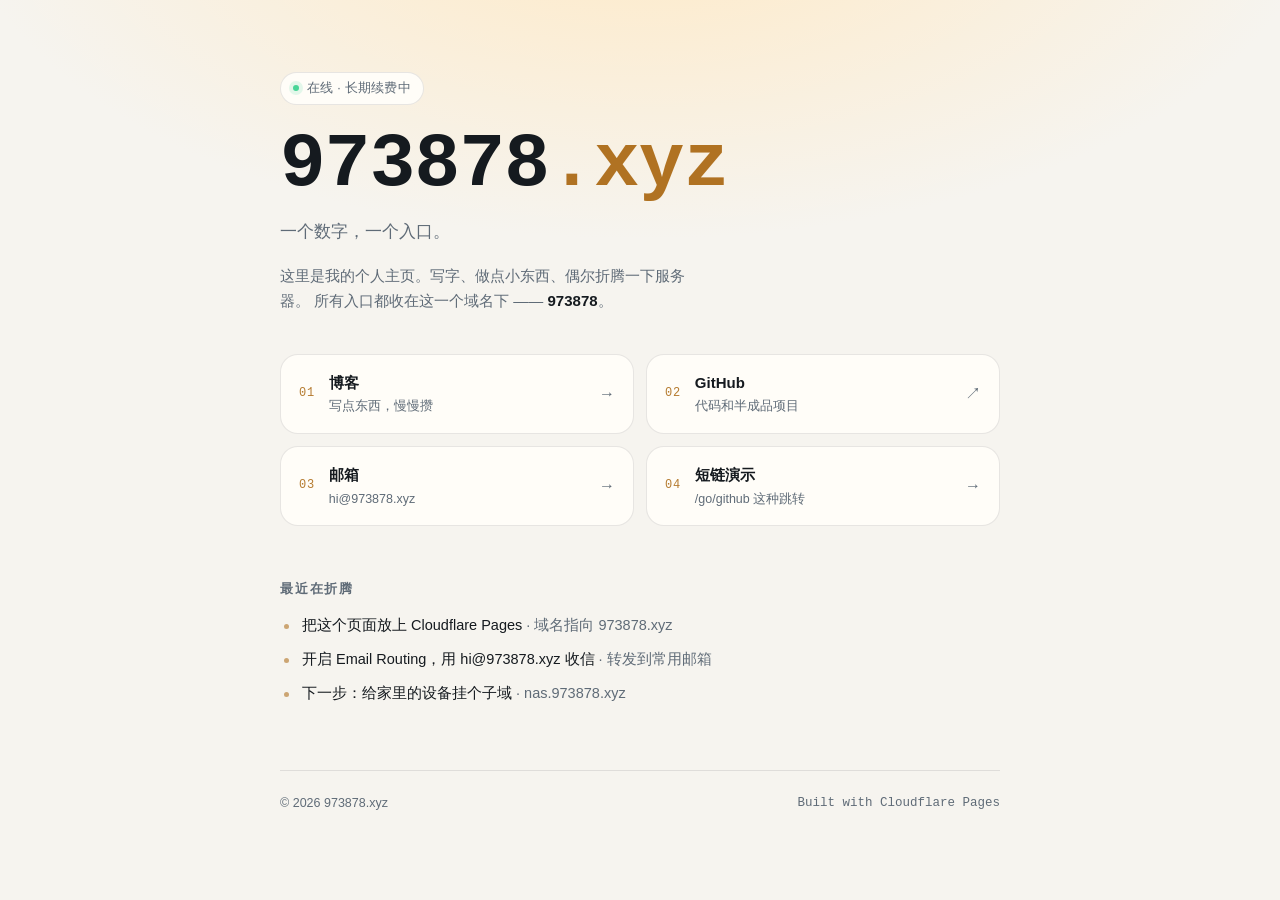
==== index.html @ 1cf6ed6a "初始提交：973878.xyz 个人入口页" ====
<!doctype html>
<html lang="zh-CN">
<head>
<meta charset="utf-8" />
<meta name="viewport" content="width=device-width, initial-scale=1" />
<title>973878.xyz — 一个数字，一个入口</title>
<meta name="description" content="973878.xyz 的个人入口页：博客、项目与联系方式。" />
<meta name="theme-color" content="#0a0c0f" />
<meta property="og:type" content="website" />
<meta property="og:site_name" content="973878.xyz" />
<meta property="og:title" content="973878.xyz" />
<meta property="og:description" content="一个数字，一个入口。" />
<meta property="og:url" content="https://973878.xyz/" />
<link rel="icon" href="/favicon.svg" type="image/svg+xml" />
<style>
/* ============================================================
   主题变量：想换配色只改这里
   ============================================================ */
:root{
  --bg:#0a0c0f;
  --glow:#16242e;
  --card:#131a21;
  --card-hi:#1b242d;
  --line:rgba(255,255,255,.08);
  --fg:#e9eef3;
  --dim:#8b98a5;
  --accent:#ffc85c;
  --mono:ui-monospace,SFMono-Regular,Menlo,Consolas,"Courier New",monospace;
  --sans:-apple-system,BlinkMacSystemFont,"Segoe UI","PingFang SC","Hiragino Sans GB","Microsoft YaHei",sans-serif;
  --r:18px;
}
@media (prefers-color-scheme:light){
  :root{
    --bg:#f6f4ef;
    --glow:#ffe9c4;
    --card:#fffdf8;
    --card-hi:#ffffff;
    --line:rgba(20,25,30,.10);
    --fg:#151a1f;
    --dim:#5f6b77;
    --accent:#a9650d;
  }
}

*,*::before,*::after{box-sizing:border-box}
html{-webkit-text-size-adjust:100%}
body{
  margin:0;
  min-height:100vh;
  background:radial-gradient(1100px 560px at 50% -12%,var(--glow) 0%,transparent 62%),var(--bg);
  color:var(--fg);
  font-family:var(--sans);
  line-height:1.65;
  -webkit-font-smoothing:antialiased;
}
a{color:inherit;text-decoration:none}
.wrap{width:min(100% - 40px,720px);margin-inline:auto;padding:72px 0 40px}

/* ---------- 顶部 ---------- */
.pill{
  display:inline-flex;align-items:center;gap:8px;
  padding:5px 12px;border:1px solid var(--line);border-radius:999px;
  font-size:12.5px;color:var(--dim);letter-spacing:.02em;
  background:var(--card);
}
.dot{width:6px;height:6px;border-radius:50%;background:#48d597;box-shadow:0 0 0 4px rgba(72,213,151,.15)}

h1{
  font-family:var(--mono);
  font-size:clamp(42px,10.5vw,76px);
  font-weight:700;
  letter-spacing:-.01em;
  line-height:1.02;
  margin:22px 0 0;
  cursor:copy;
  user-select:none;
}
h1 .tld{color:var(--accent);opacity:.9}
.tagline{margin:14px 0 0;font-size:clamp(15px,3.6vw,17px);color:var(--dim)}
.intro{margin:18px 0 0;max-width:52ch;font-size:15px;color:var(--dim)}
.intro strong{color:var(--fg);font-weight:600}

/* ---------- 链接卡片 ---------- */
.links{
  display:grid;
  grid-template-columns:repeat(auto-fit,minmax(260px,1fr));
  gap:12px;
  margin:40px 0 0;
}
.card{
  display:grid;
  grid-template-columns:auto 1fr auto;
  align-items:center;
  gap:14px;
  padding:16px 18px;
  border:1px solid var(--line);
  border-radius:var(--r);
  background:var(--card);
  transition:background .18s ease,border-color .18s ease,transform .18s ease;
}
.card:hover,.card:focus-visible{
  background:var(--card-hi);
  border-color:color-mix(in srgb,var(--accent) 45%,var(--line));
  transform:translateY(-2px);
  outline:none;
}
.card .idx{
  font-family:var(--mono);font-size:12px;color:var(--accent);
  letter-spacing:.06em;opacity:.85;
}
.card strong{display:block;font-size:15px;font-weight:600}
.card small{display:block;font-size:12.5px;color:var(--dim);margin-top:1px}
.card .go{color:var(--dim);transition:transform .18s ease,color .18s ease}
.card:hover .go{transform:translateX(3px);color:var(--accent)}

/* ---------- 折腾清单 ---------- */
.block{margin-top:52px}
.block h2{
  font-size:13px;letter-spacing:.14em;text-transform:uppercase;
  color:var(--dim);font-weight:600;margin:0 0 14px;
}
.now{list-style:none;margin:0;padding:0;display:grid;gap:10px}
.now li{
  position:relative;padding-left:22px;font-size:14.5px;color:var(--fg);
}
.now li::before{
  content:"";position:absolute;left:4px;top:.72em;
  width:5px;height:5px;border-radius:50%;background:var(--accent);opacity:.55;
}
.now li span{color:var(--dim)}

/* ---------- 页脚 ---------- */
.footer{
  margin-top:64px;padding-top:22px;border-top:1px solid var(--line);
  display:flex;flex-wrap:wrap;gap:6px 18px;justify-content:space-between;
  font-size:12.5px;color:var(--dim);
}
.footer .mono{font-family:var(--mono)}

/* ---------- 复制提示 ---------- */
#toast{
  position:fixed;left:50%;bottom:32px;transform:translate(-50%,16px);
  background:var(--fg);color:var(--bg);
  font-size:13px;font-weight:600;padding:9px 16px;border-radius:999px;
  opacity:0;pointer-events:none;transition:opacity .2s ease,transform .2s ease;
  box-shadow:0 8px 30px rgba(0,0,0,.28);
}
#toast.show{opacity:1;transform:translate(-50%,0)}

@media (prefers-reduced-motion:reduce){
  *{animation:none!important;transition:none!important}
}
</style>
</head>
<body>
<main class="wrap">

  <header>
    <span class="pill"><i class="dot"></i>在线 · 长期续费中</span>
    <h1 id="number" title="点击复制域名">973878<span class="tld">.xyz</span></h1>
    <p class="tagline">一个数字，一个入口。</p>
    <p class="intro">
      这里是我的个人主页。写字、做点小东西、偶尔折腾一下服务器。
      所有入口都收在这一个域名下 —— <strong>973878</strong>。
    </p>
  </header>

  <!-- 链接卡片会在下面 JS 的 LINKS 数组里生成 -->
  <nav class="links" id="links" aria-label="主要入口"></nav>

  <section class="block">
    <h2>最近在折腾</h2>
    <ul class="now">
      <li>把这个页面放上 Cloudflare Pages <span>· 域名指向 973878.xyz</span></li>
      <li>开启 Email Routing，用 hi@973878.xyz 收信 <span>· 转发到常用邮箱</span></li>
      <li>下一步：给家里的设备挂个子域 <span>· nas.973878.xyz</span></li>
    </ul>
  </section>

  <footer class="footer">
    <span>© <span id="year">2026</span> 973878.xyz</span>
    <span class="mono">Built with Cloudflare Pages</span>
  </footer>

</main>

<div id="toast" role="status" aria-live="polite"></div>

<noscript>
  <div class="wrap" style="padding-top:0">
    <p>主要入口：</p>
    <ul>
      <li><a href="/blog/">博客</a></li>
      <li><a href="https://github.com/yourname">GitHub</a></li>
      <li><a href="mailto:hi@973878.xyz">hi@973878.xyz</a></li>
      <li><a href="/go/github">短链示例</a></li>
    </ul>
  </div>
</noscript>

<script>
/* ============================================================
   改这里：增加 / 删除入口，改 title / desc / href 就行
   ext: true 表示外部链接（新窗口打开）
   ============================================================ */
const LINKS = [
  { idx:'01', title:'博客',      desc:'写点东西，慢慢攒',      href:'/blog/',                        ext:false },
  { idx:'02', title:'GitHub',    desc:'代码和半成品项目',      href:'https://github.com/yourname',   ext:true  },
  { idx:'03', title:'邮箱',      desc:'hi@973878.xyz',        href:'mailto:hi@973878.xyz',          ext:false },
  { idx:'04', title:'短链演示',   desc:'/go/github 这种跳转',   href:'/go/github',                    ext:false },
];

const wrap = document.getElementById('links');
wrap.innerHTML = LINKS.map(l => `
  <a class="card" href="${l.href}"${l.ext ? ' target="_blank" rel="noopener noreferrer"' : ''}>
    <span class="idx">${l.idx}</span>
    <span>
      <strong>${l.title}</strong>
      <small>${l.desc}</small>
    </span>
    <span class="go" aria-hidden="true">${l.ext ? '↗' : '→'}</span>
  </a>`).join('');

/* 年份 */
document.getElementById('year').textContent = new Date().getFullYear();

/* 点标题复制域名 */
const toast = document.getElementById('toast');
const numberEl = document.getElementById('number');
numberEl.addEventListener('click', async () => {
  const text = '973878.xyz';
  try {
    await navigator.clipboard.writeText(text);
  } catch {
    const ta = document.createElement('textarea');
    ta.value = text; document.body.appendChild(ta); ta.select();
    document.execCommand('copy'); ta.remove();
  }
  toast.textContent = '已复制 973878.xyz';
  toast.classList.add('show');
  clearTimeout(window.__t);
  window.__t = setTimeout(() => toast.classList.remove('show'), 1600);
});
</script>
</body>
</html>
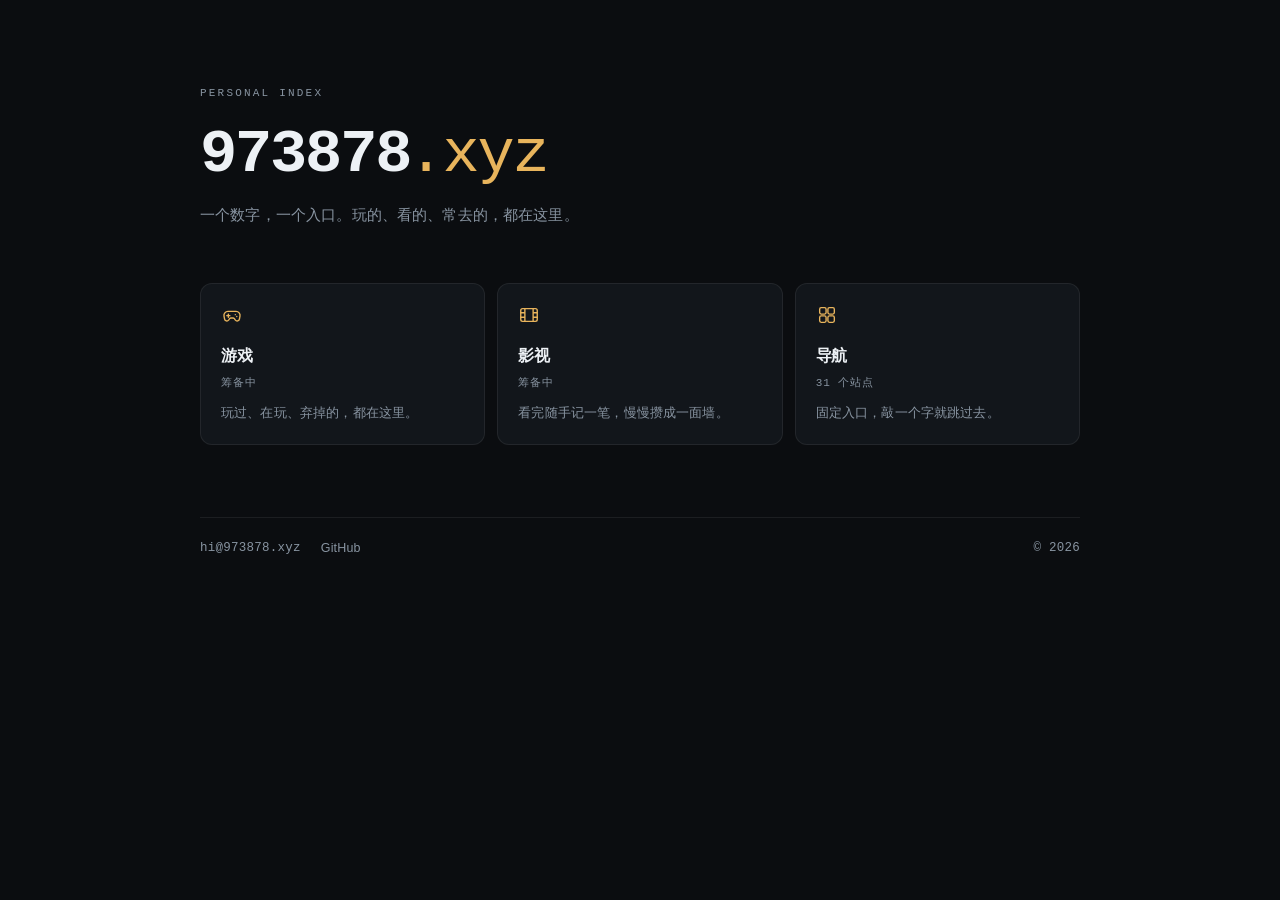
==== commit 48657ab5: "重构：设计系统化，首页改为三入口，新增导航站与记录页占位" ====
--- a/index.html
+++ b/index.html
@@ -3,244 +3,78 @@
 <head>
 <meta charset="utf-8" />
 <meta name="viewport" content="width=device-width, initial-scale=1" />
-<title>973878.xyz — 一个数字，一个入口</title>
-<meta name="description" content="973878.xyz 的个人入口页：博客、项目与联系方式。" />
-<meta name="theme-color" content="#0a0c0f" />
+<title>973878.xyz</title>
+<meta name="description" content="973878.xyz — 游戏、影视与常用站点的个人入口。" />
+<meta name="theme-color" content="#0B0D10" />
 <meta property="og:type" content="website" />
-<meta property="og:site_name" content="973878.xyz" />
 <meta property="og:title" content="973878.xyz" />
 <meta property="og:description" content="一个数字，一个入口。" />
 <meta property="og:url" content="https://973878.xyz/" />
-<link rel="icon" href="/favicon.svg" type="image/svg+xml" />
-<style>
-/* ============================================================
-   主题变量：想换配色只改这里
-   ============================================================ */
-:root{
-  --bg:#0a0c0f;
-  --glow:#16242e;
-  --card:#131a21;
-  --card-hi:#1b242d;
-  --line:rgba(255,255,255,.08);
-  --fg:#e9eef3;
-  --dim:#8b98a5;
-  --accent:#ffc85c;
-  --mono:ui-monospace,SFMono-Regular,Menlo,Consolas,"Courier New",monospace;
-  --sans:-apple-system,BlinkMacSystemFont,"Segoe UI","PingFang SC","Hiragino Sans GB","Microsoft YaHei",sans-serif;
-  --r:18px;
-}
-@media (prefers-color-scheme:light){
-  :root{
-    --bg:#f6f4ef;
-    --glow:#ffe9c4;
-    --card:#fffdf8;
-    --card-hi:#ffffff;
-    --line:rgba(20,25,30,.10);
-    --fg:#151a1f;
-    --dim:#5f6b77;
-    --accent:#a9650d;
-  }
-}
-
-*,*::before,*::after{box-sizing:border-box}
-html{-webkit-text-size-adjust:100%}
-body{
-  margin:0;
-  min-height:100vh;
-  background:radial-gradient(1100px 560px at 50% -12%,var(--glow) 0%,transparent 62%),var(--bg);
-  color:var(--fg);
-  font-family:var(--sans);
-  line-height:1.65;
-  -webkit-font-smoothing:antialiased;
-}
-a{color:inherit;text-decoration:none}
-.wrap{width:min(100% - 40px,720px);margin-inline:auto;padding:72px 0 40px}
-
-/* ---------- 顶部 ---------- */
-.pill{
-  display:inline-flex;align-items:center;gap:8px;
-  padding:5px 12px;border:1px solid var(--line);border-radius:999px;
-  font-size:12.5px;color:var(--dim);letter-spacing:.02em;
-  background:var(--card);
-}
-.dot{width:6px;height:6px;border-radius:50%;background:#48d597;box-shadow:0 0 0 4px rgba(72,213,151,.15)}
-
-h1{
-  font-family:var(--mono);
-  font-size:clamp(42px,10.5vw,76px);
-  font-weight:700;
-  letter-spacing:-.01em;
-  line-height:1.02;
-  margin:22px 0 0;
-  cursor:copy;
-  user-select:none;
-}
-h1 .tld{color:var(--accent);opacity:.9}
-.tagline{margin:14px 0 0;font-size:clamp(15px,3.6vw,17px);color:var(--dim)}
-.intro{margin:18px 0 0;max-width:52ch;font-size:15px;color:var(--dim)}
-.intro strong{color:var(--fg);font-weight:600}
-
-/* ---------- 链接卡片 ---------- */
-.links{
-  display:grid;
-  grid-template-columns:repeat(auto-fit,minmax(260px,1fr));
-  gap:12px;
-  margin:40px 0 0;
-}
-.card{
-  display:grid;
-  grid-template-columns:auto 1fr auto;
-  align-items:center;
-  gap:14px;
-  padding:16px 18px;
-  border:1px solid var(--line);
-  border-radius:var(--r);
-  background:var(--card);
-  transition:background .18s ease,border-color .18s ease,transform .18s ease;
-}
-.card:hover,.card:focus-visible{
-  background:var(--card-hi);
-  border-color:color-mix(in srgb,var(--accent) 45%,var(--line));
-  transform:translateY(-2px);
-  outline:none;
-}
-.card .idx{
-  font-family:var(--mono);font-size:12px;color:var(--accent);
-  letter-spacing:.06em;opacity:.85;
-}
-.card strong{display:block;font-size:15px;font-weight:600}
-.card small{display:block;font-size:12.5px;color:var(--dim);margin-top:1px}
-.card .go{color:var(--dim);transition:transform .18s ease,color .18s ease}
-.card:hover .go{transform:translateX(3px);color:var(--accent)}
-
-/* ---------- 折腾清单 ---------- */
-.block{margin-top:52px}
-.block h2{
-  font-size:13px;letter-spacing:.14em;text-transform:uppercase;
-  color:var(--dim);font-weight:600;margin:0 0 14px;
-}
-.now{list-style:none;margin:0;padding:0;display:grid;gap:10px}
-.now li{
-  position:relative;padding-left:22px;font-size:14.5px;color:var(--fg);
-}
-.now li::before{
-  content:"";position:absolute;left:4px;top:.72em;
-  width:5px;height:5px;border-radius:50%;background:var(--accent);opacity:.55;
-}
-.now li span{color:var(--dim)}
-
-/* ---------- 页脚 ---------- */
-.footer{
-  margin-top:64px;padding-top:22px;border-top:1px solid var(--line);
-  display:flex;flex-wrap:wrap;gap:6px 18px;justify-content:space-between;
-  font-size:12.5px;color:var(--dim);
-}
-.footer .mono{font-family:var(--mono)}
-
-/* ---------- 复制提示 ---------- */
-#toast{
-  position:fixed;left:50%;bottom:32px;transform:translate(-50%,16px);
-  background:var(--fg);color:var(--bg);
-  font-size:13px;font-weight:600;padding:9px 16px;border-radius:999px;
-  opacity:0;pointer-events:none;transition:opacity .2s ease,transform .2s ease;
-  box-shadow:0 8px 30px rgba(0,0,0,.28);
-}
-#toast.show{opacity:1;transform:translate(-50%,0)}
-
-@media (prefers-reduced-motion:reduce){
-  *{animation:none!important;transition:none!important}
-}
-</style>
+<link rel="icon" href="favicon.svg" type="image/svg+xml" />
+<link rel="stylesheet" href="assets/style.css" />
 </head>
 <body>
-<main class="wrap">
+<main class="wrap page">
 
-  <header>
-    <span class="pill"><i class="dot"></i>在线 · 长期续费中</span>
-    <h1 id="number" title="点击复制域名">973878<span class="tld">.xyz</span></h1>
-    <p class="tagline">一个数字，一个入口。</p>
-    <p class="intro">
-      这里是我的个人主页。写字、做点小东西、偶尔折腾一下服务器。
-      所有入口都收在这一个域名下 —— <strong>973878</strong>。
-    </p>
-  </header>
+  <p class="kicker">Personal index</p>
+  <h1 class="mark">973878<span class="tld">.xyz</span></h1>
+  <p class="tagline">一个数字，一个入口。玩的、看的、常去的，都在这里。</p>
 
-  <!-- 链接卡片会在下面 JS 的 LINKS 数组里生成 -->
-  <nav class="links" id="links" aria-label="主要入口"></nav>
+  <nav class="entries" aria-label="主要板块">
 
-  <section class="block">
-    <h2>最近在折腾</h2>
-    <ul class="now">
-      <li>把这个页面放上 Cloudflare Pages <span>· 域名指向 973878.xyz</span></li>
-      <li>开启 Email Routing，用 hi@973878.xyz 收信 <span>· 转发到常用邮箱</span></li>
-      <li>下一步：给家里的设备挂个子域 <span>· nas.973878.xyz</span></li>
-    </ul>
-  </section>
+    <a class="entry" href="library/games/">
+      <svg viewBox="0 0 24 24" aria-hidden="true">
+        <path d="M7.6 8h8.8a4.4 4.4 0 0 1 4.3 5.3l-.6 3.1a2.5 2.5 0 0 1-4.4 1.2L14.6 16a2 2 0 0 0-1.6-.7h-2a2 2 0 0 0-1.6.7l-1.1 1.6a2.5 2.5 0 0 1-4.4-1.2l-.6-3.1A4.4 4.4 0 0 1 7.6 8Z"/>
+        <path d="M8 11v3.4M6.3 12.7h3.4"/>
+        <path d="M15.6 11.6h.01M17.2 13.6h.01"/>
+      </svg>
+      <h2>游戏</h2>
+      <span class="meta">筹备中</span>
+      <p>玩过、在玩、弃掉的，都在这里。</p>
+    </a>
 
-  <footer class="footer">
-    <span>© <span id="year">2026</span> 973878.xyz</span>
-    <span class="mono">Built with Cloudflare Pages</span>
+    <a class="entry" href="library/movies/">
+      <svg viewBox="0 0 24 24" aria-hidden="true">
+        <rect x="3" y="5" width="18" height="14" rx="2"/>
+        <path d="M7.5 5v14M16.5 5v14M3 9.6h4.5M3 14.4h4.5M16.5 9.6H21M16.5 14.4H21"/>
+      </svg>
+      <h2>影视</h2>
+      <span class="meta">筹备中</span>
+      <p>看完随手记一笔，慢慢攒成一面墙。</p>
+    </a>
+
+    <a class="entry" href="nav/">
+      <svg viewBox="0 0 24 24" aria-hidden="true">
+        <rect x="4" y="4" width="7" height="7" rx="1.6"/>
+        <rect x="13" y="4" width="7" height="7" rx="1.6"/>
+        <rect x="4" y="13" width="7" height="7" rx="1.6"/>
+        <rect x="13" y="13" width="7" height="7" rx="1.6"/>
+      </svg>
+      <h2>导航</h2>
+      <span class="meta" id="nav-count">常用站点</span>
+      <p>固定入口，敲一个字就跳过去。</p>
+    </a>
+
+  </nav>
+
+  <footer class="foot">
+    <a href="mailto:hi@973878.xyz" class="mono">hi@973878.xyz</a>
+    <a href="/go/gh">GitHub</a>
+    <span class="spacer"></span>
+    <span class="mono">© <span id="year">2026</span></span>
   </footer>
 
 </main>
 
-<div id="toast" role="status" aria-live="polite"></div>
+<script src="data/nav.js"></script>
+<script>
+  document.getElementById('year').textContent = new Date().getFullYear();
 
-<noscript>
-  <div class="wrap" style="padding-top:0">
-    <p>主要入口：</p>
-    <ul>
-      <li><a href="/blog/">博客</a></li>
-      <li><a href="https://github.com/yourname">GitHub</a></li>
-      <li><a href="mailto:hi@973878.xyz">hi@973878.xyz</a></li>
-      <li><a href="/go/github">短链示例</a></li>
-    </ul>
-  </div>
-</noscript>
-
-<script>
-/* ============================================================
-   改这里：增加 / 删除入口，改 title / desc / href 就行
-   ext: true 表示外部链接（新窗口打开）
-   ============================================================ */
-const LINKS = [
-  { idx:'01', title:'博客',      desc:'写点东西，慢慢攒',      href:'/blog/',                        ext:false },
-  { idx:'02', title:'GitHub',    desc:'代码和半成品项目',      href:'https://github.com/yourname',   ext:true  },
-  { idx:'03', title:'邮箱',      desc:'hi@973878.xyz',        href:'mailto:hi@973878.xyz',          ext:false },
-  { idx:'04', title:'短链演示',   desc:'/go/github 这种跳转',   href:'/go/github',                    ext:false },
-];
-
-const wrap = document.getElementById('links');
-wrap.innerHTML = LINKS.map(l => `
-  <a class="card" href="${l.href}"${l.ext ? ' target="_blank" rel="noopener noreferrer"' : ''}>
-    <span class="idx">${l.idx}</span>
-    <span>
-      <strong>${l.title}</strong>
-      <small>${l.desc}</small>
-    </span>
-    <span class="go" aria-hidden="true">${l.ext ? '↗' : '→'}</span>
-  </a>`).join('');
-
-/* 年份 */
-document.getElementById('year').textContent = new Date().getFullYear();
-
-/* 点标题复制域名 */
-const toast = document.getElementById('toast');
-const numberEl = document.getElementById('number');
-numberEl.addEventListener('click', async () => {
-  const text = '973878.xyz';
-  try {
-    await navigator.clipboard.writeText(text);
-  } catch {
-    const ta = document.createElement('textarea');
-    ta.value = text; document.body.appendChild(ta); ta.select();
-    document.execCommand('copy'); ta.remove();
+  const NAV = window.NAV;
+  if (NAV && Array.isArray(NAV.groups)) {
+    const total = NAV.groups.reduce((sum, g) => sum + g.items.length, 0);
+    document.getElementById('nav-count').textContent = total + ' 个站点';
   }
-  toast.textContent = '已复制 973878.xyz';
-  toast.classList.add('show');
-  clearTimeout(window.__t);
-  window.__t = setTimeout(() => toast.classList.remove('show'), 1600);
-});
 </script>
 </body>
 </html>
--- a/assets/style.css
+++ b/assets/style.css
@@ -0,0 +1,326 @@
+/* ============================================================
+   973878.xyz — 设计系统
+   原则：两级灰、一条描边、一个强调色；不用阴影堆层次。
+   ============================================================ */
+
+:root{
+  --bg:#0B0D10;
+  --card:#12161B;
+  --card-hi:#161C23;
+  --line:rgba(255,255,255,.07);
+  --line-hi:rgba(255,255,255,.13);
+  --fg:#EDF1F5;
+  --dim:#8894A1;
+  --accent:#E8B45C;
+  --r:12px;
+  --ease:cubic-bezier(.2,.6,.3,1);
+  --mono:ui-monospace,SFMono-Regular,"SF Mono",Menlo,Consolas,"Courier New",monospace;
+  --sans:-apple-system,BlinkMacSystemFont,"Segoe UI","PingFang SC","Hiragino Sans GB","Microsoft YaHei",sans-serif;
+  --wrap:880px;
+}
+
+*,*::before,*::after{box-sizing:border-box}
+
+html{-webkit-text-size-adjust:100%;scroll-behavior:smooth}
+
+body{
+  margin:0;
+  min-height:100vh;
+  background:var(--bg);
+  color:var(--fg);
+  font-family:var(--sans);
+  font-size:15px;
+  line-height:1.7;
+  letter-spacing:.01em;
+  -webkit-font-smoothing:antialiased;
+  text-rendering:optimizeLegibility;
+}
+
+a{color:inherit;text-decoration:none}
+img{max-width:100%;display:block}
+::selection{background:rgba(232,180,92,.25);color:#fff}
+
+:focus-visible{
+  outline:2px solid rgba(232,180,92,.55);
+  outline-offset:3px;
+  border-radius:4px;
+}
+
+/* ---------- 布局 ---------- */
+.wrap{
+  width:min(100% - 48px, var(--wrap));
+  margin-inline:auto;
+}
+.page{padding:84px 0 72px}
+
+/* ---------- 通用排版 ---------- */
+.kicker{
+  font-family:var(--mono);
+  font-size:11px;
+  letter-spacing:.2em;
+  text-transform:uppercase;
+  color:var(--dim);
+  margin:0;
+}
+.mono{font-family:var(--mono);font-variant-numeric:tabular-nums;letter-spacing:.02em}
+
+h1,h2,h3{margin:0;font-weight:600;letter-spacing:-.01em}
+
+/* ---------- 首页：报头 ---------- */
+.masthead{padding-top:8px}
+.mark{
+  font-family:var(--mono);
+  font-size:clamp(40px,8.5vw,62px);
+  font-weight:700;
+  line-height:1.02;
+  letter-spacing:-.035em;
+  margin:20px 0 0;
+}
+.mark .tld{color:var(--accent);font-weight:500;margin-left:-.045em}
+.tagline{
+  margin:16px 0 0;
+  font-size:15px;
+  color:var(--dim);
+  max-width:34em;
+}
+
+/* ---------- 首页：三个入口 ---------- */
+.entries{
+  margin-top:56px;
+  display:grid;
+  grid-template-columns:repeat(auto-fit,minmax(220px,1fr));
+  gap:12px;
+}
+.entry{
+  display:flex;
+  flex-direction:column;
+  padding:20px;
+  border:1px solid var(--line);
+  border-radius:var(--r);
+  background:var(--card);
+  transition:background .16s var(--ease),border-color .16s var(--ease),transform .16s var(--ease);
+}
+.entry:hover{
+  background:var(--card-hi);
+  border-color:var(--line-hi);
+  transform:translateY(-2px);
+}
+.entry svg{
+  width:22px;height:22px;
+  fill:none;stroke:var(--accent);stroke-width:1.5;
+  stroke-linecap:round;stroke-linejoin:round;
+}
+.entry h2{
+  font-size:16px;
+  margin:16px 0 0;
+}
+.entry .meta{
+  font-family:var(--mono);
+  font-size:11px;
+  letter-spacing:.08em;
+  text-transform:uppercase;
+  color:var(--dim);
+  margin-top:4px;
+}
+.entry p{
+  margin:10px 0 0;
+  font-size:13px;
+  line-height:1.65;
+  color:var(--dim);
+}
+
+/* ---------- 页脚 ---------- */
+.foot{
+  margin-top:72px;
+  padding-top:20px;
+  border-top:1px solid var(--line);
+  display:flex;
+  flex-wrap:wrap;
+  gap:8px 20px;
+  align-items:center;
+  font-size:12.5px;
+  color:var(--dim);
+}
+.foot a{transition:color .16s var(--ease)}
+.foot a:hover{color:var(--accent)}
+.foot .spacer{flex:1 1 auto}
+
+/* ---------- 内页：页头 ---------- */
+.back{
+  font-family:var(--mono);
+  font-size:12px;
+  color:var(--dim);
+  display:inline-block;
+  transition:color .16s var(--ease);
+}
+.back:hover{color:var(--accent)}
+.page-title{
+  font-size:clamp(24px,5vw,30px);
+  margin:26px 0 0;
+  letter-spacing:-.02em;
+}
+.page-sub{
+  margin:10px 0 0;
+  font-size:14px;
+  color:var(--dim);
+  max-width:52ch;
+}
+
+/* ---------- 搜索 ---------- */
+.search{
+  position:relative;
+  margin-top:34px;
+  display:flex;
+  align-items:center;
+}
+.search svg{
+  position:absolute;left:14px;
+  width:15px;height:15px;
+  fill:none;stroke:var(--dim);stroke-width:1.6;
+  stroke-linecap:round;pointer-events:none;
+  transition:stroke .16s var(--ease);
+}
+.search input{
+  width:100%;
+  padding:12px 58px 12px 40px;
+  background:var(--card);
+  border:1px solid var(--line);
+  border-radius:10px;
+  color:var(--fg);
+  font-family:var(--sans);
+  font-size:14px;
+  transition:border-color .16s var(--ease),background .16s var(--ease);
+}
+.search input::placeholder{color:#5F6B77}
+.search input:focus{
+  outline:none;
+  border-color:rgba(232,180,92,.45);
+  background:var(--card-hi);
+}
+.search input:focus + .hint svg{stroke:var(--accent)}
+.search .hint{
+  position:absolute;right:12px;
+  font-family:var(--mono);
+  font-size:11px;
+  color:#5F6B77;
+  border:1px solid var(--line);
+  border-radius:5px;
+  padding:2px 6px;
+  pointer-events:none;
+}
+
+/* ---------- 导航分组 ---------- */
+.group{margin-top:38px}
+.group-title{
+  display:flex;
+  align-items:center;
+  gap:14px;
+  font-family:var(--mono);
+  font-size:11.5px;
+  letter-spacing:.14em;
+  text-transform:uppercase;
+  color:#9BA7B4;
+  font-weight:500;
+  margin:0;
+}
+.group-title::after{
+  content:"";
+  flex:1 1 auto;
+  height:1px;
+  background:var(--line);
+}
+.items{
+  display:grid;
+  grid-template-columns:repeat(auto-fill,minmax(232px,1fr));
+  gap:6px;
+  margin-top:12px;
+}
+.item{
+  display:flex;
+  align-items:center;
+  gap:12px;
+  padding:10px 11px;
+  border:1px solid transparent;
+  border-radius:10px;
+  min-width:0;
+  transition:background .16s var(--ease),border-color .16s var(--ease);
+}
+.item:hover{
+  background:var(--card);
+  border-color:var(--line);
+}
+.item:hover .badge{
+  color:var(--accent);
+  border-color:rgba(232,180,92,.32);
+}
+.badge{
+  width:27px;height:27px;
+  flex:0 0 auto;
+  display:grid;
+  place-items:center;
+  border:1px solid var(--line);
+  border-radius:7px;
+  font-family:var(--mono);
+  font-size:11px;
+  color:var(--dim);
+  transition:color .16s var(--ease),border-color .16s var(--ease);
+}
+.item .txt{min-width:0}
+.item strong{
+  display:block;
+  font-size:14.5px;
+  font-weight:500;
+  line-height:1.4;
+  white-space:nowrap;
+  overflow:hidden;
+  text-overflow:ellipsis;
+}
+.item small{
+  display:block;
+  font-size:12px;
+  line-height:1.5;
+  color:var(--dim);
+  white-space:nowrap;
+  overflow:hidden;
+  text-overflow:ellipsis;
+}
+
+/* ---------- 空状态 ---------- */
+.empty{
+  margin-top:30px;
+  padding:56px 24px;
+  border:1px dashed var(--line-hi);
+  border-radius:var(--r);
+  text-align:center;
+}
+.empty strong{
+  display:block;
+  font-size:15px;
+  font-weight:500;
+  margin-bottom:8px;
+}
+.empty p{
+  margin:0 auto;
+  max-width:44ch;
+  font-size:13.5px;
+  color:var(--dim);
+}
+.empty .mono{color:#5F6B77;font-size:12px;display:inline-block;margin-top:16px}
+
+/* ---------- 辅助 ---------- */
+.sr-only{
+  position:absolute;width:1px;height:1px;
+  padding:0;margin:-1px;overflow:hidden;
+  clip:rect(0,0,0,0);white-space:nowrap;border:0;
+}
+[hidden]{display:none !important}
+
+@media (max-width:520px){
+  .page{padding:56px 0 56px}
+  .entries{margin-top:40px}
+  .search{margin-top:26px}
+}
+
+@media (prefers-reduced-motion:reduce){
+  *{transition:none !important;animation:none !important;scroll-behavior:auto}
+}
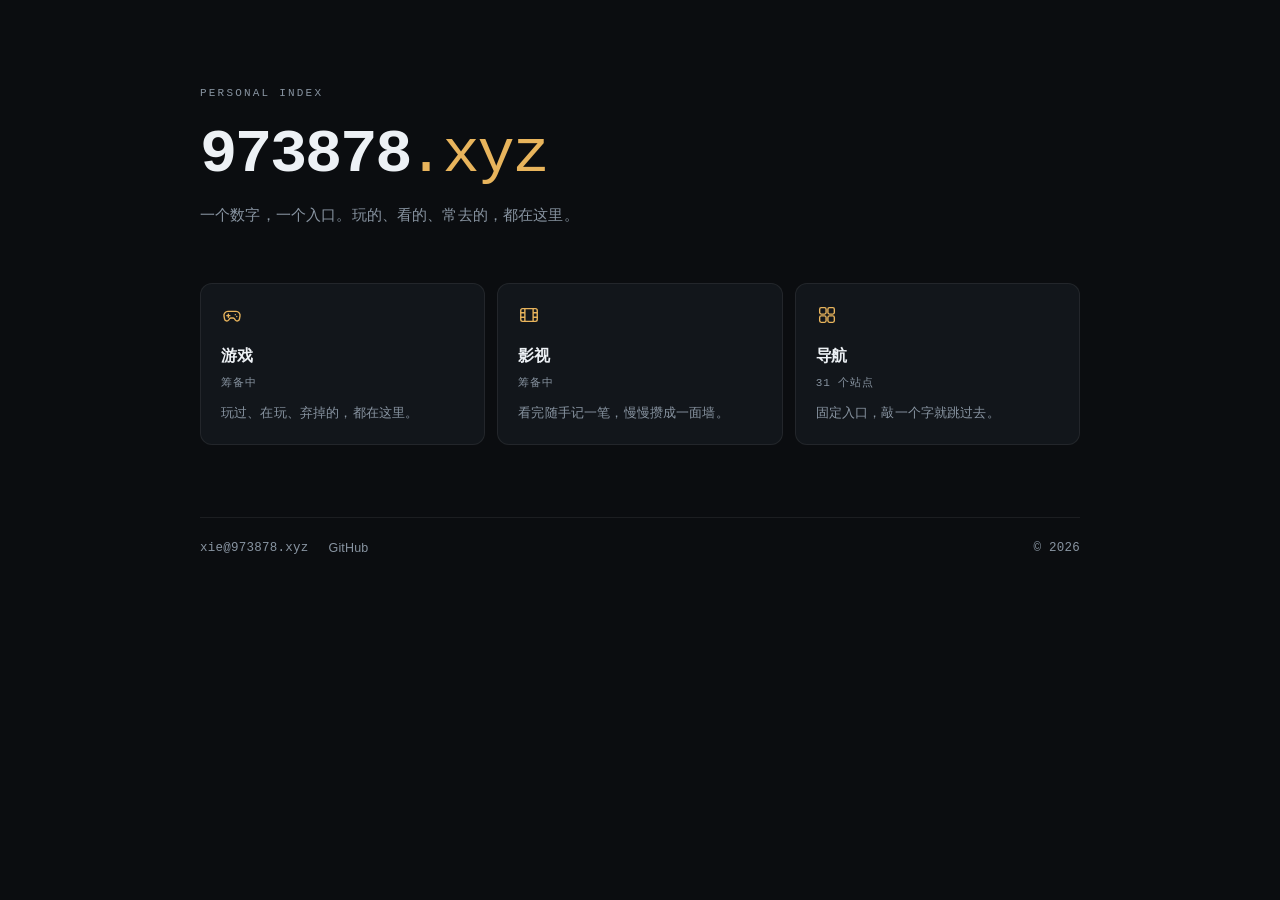
==== commit 59badc7e: "更新联系方式：xie@973878.xyz 与 GitHub 主页" ====
--- a/index.html
+++ b/index.html
@@ -58,7 +58,7 @@
   </nav>
 
   <footer class="foot">
-    <a href="mailto:hi@973878.xyz" class="mono">hi@973878.xyz</a>
+    <a href="mailto:xie@973878.xyz" class="mono">xie@973878.xyz</a>
     <a href="/go/gh">GitHub</a>
     <span class="spacer"></span>
     <span class="mono">© <span id="year">2026</span></span>
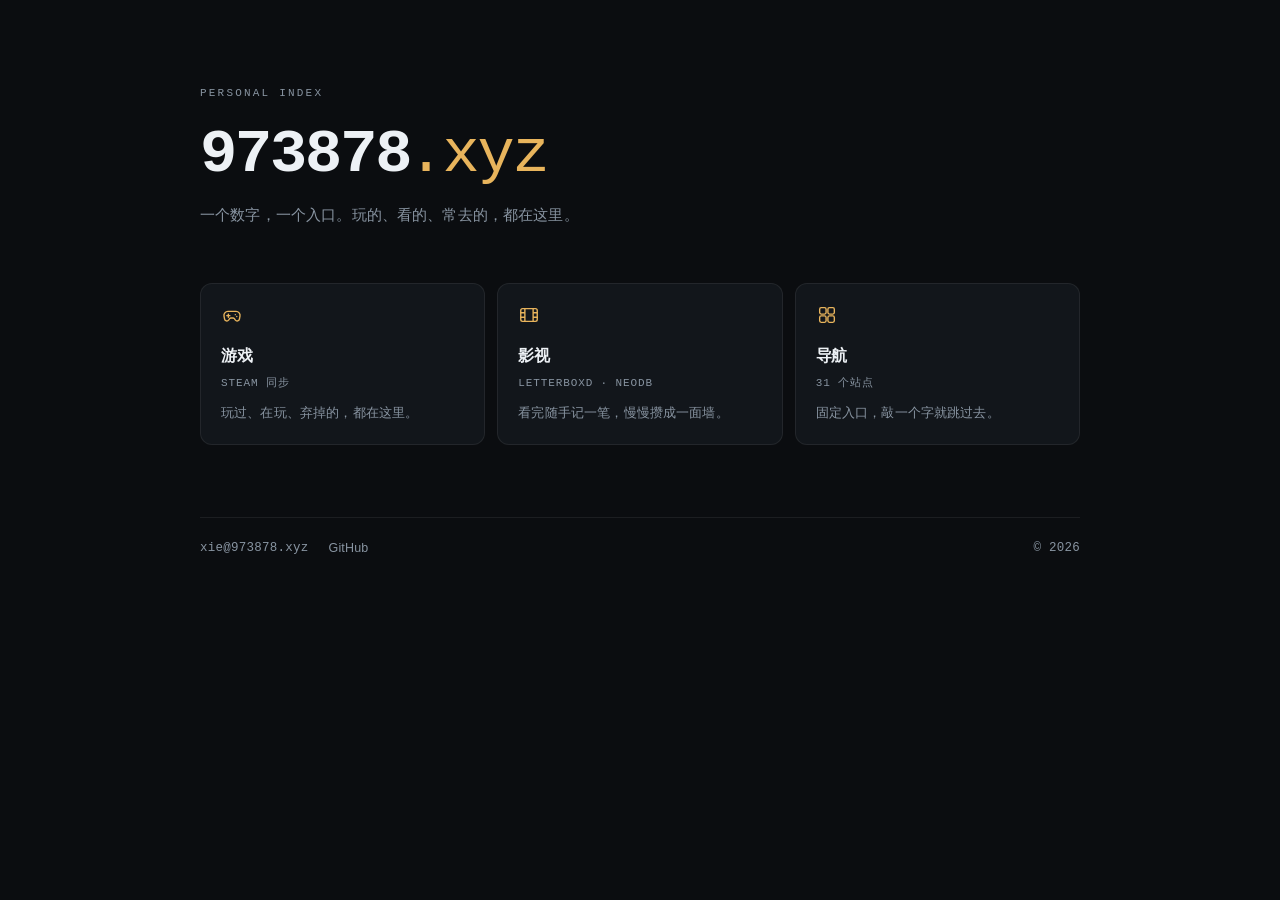
==== commit 0cc394f6: "影视页接入 NeoDB 双源评分取均分，游戏页标记为 Steam 同步" ====
--- a/index.html
+++ b/index.html
@@ -29,7 +29,7 @@
         <path d="M15.6 11.6h.01M17.2 13.6h.01"/>
       </svg>
       <h2>游戏</h2>
-      <span class="meta">筹备中</span>
+      <span class="meta">Steam 同步</span>
       <p>玩过、在玩、弃掉的，都在这里。</p>
     </a>
 
@@ -39,7 +39,7 @@
         <path d="M7.5 5v14M16.5 5v14M3 9.6h4.5M3 14.4h4.5M16.5 9.6H21M16.5 14.4H21"/>
       </svg>
       <h2>影视</h2>
-      <span class="meta">筹备中</span>
+      <span class="meta">Letterboxd · NeoDB</span>
       <p>看完随手记一笔，慢慢攒成一面墙。</p>
     </a>
 
--- a/assets/style.css
+++ b/assets/style.css
@@ -163,7 +163,7 @@
   margin:10px 0 0;
   font-size:14px;
   color:var(--dim);
-  max-width:52ch;
+  max-width:34em;
 }
 
 /* ---------- 搜索 ---------- */
@@ -307,6 +307,144 @@
 }
 .empty .mono{color:#5F6B77;font-size:12px;display:inline-block;margin-top:16px}
 
+/* ---------- 记录页：统计条 ---------- */
+.stats{
+  display:flex;
+  flex-wrap:wrap;
+  gap:12px 40px;
+  margin-top:34px;
+  padding:18px 0;
+  border-top:1px solid var(--line);
+  border-bottom:1px solid var(--line);
+}
+.stat b{
+  display:block;
+  font-family:var(--mono);
+  font-size:22px;
+  font-weight:600;
+  letter-spacing:-.02em;
+  font-variant-numeric:tabular-nums;
+}
+.stat span{
+  display:block;
+  font-size:11.5px;
+  letter-spacing:.1em;
+  text-transform:uppercase;
+  color:var(--dim);
+  margin-top:2px;
+}
+
+/* ---------- 记录页：封面墙（游戏）---------- */
+.shelf{
+  display:grid;
+  grid-template-columns:repeat(auto-fill,minmax(132px,1fr));
+  gap:20px 16px;
+  margin-top:30px;
+}
+.tile{min-width:0}
+.tile .cover{
+  position:relative;
+  aspect-ratio:2/3;
+  border-radius:8px;
+  overflow:hidden;
+  background:var(--card);
+  border:1px solid var(--line);
+}
+.tile .cover img{
+  width:100%;height:100%;
+  object-fit:cover;
+  display:block;
+  transition:transform .3s var(--ease),filter .3s var(--ease);
+  filter:saturate(.92) brightness(.94);
+}
+.tile:hover .cover img{transform:scale(1.03);filter:saturate(1) brightness(1)}
+.tile .cover .ph{
+  position:absolute;inset:0;
+  display:grid;place-items:center;
+  font-family:var(--mono);
+  font-size:11px;
+  color:#4E5A66;
+  padding:8px;
+  text-align:center;
+}
+.tile h3{
+  font-size:12.5px;
+  font-weight:500;
+  line-height:1.45;
+  margin:9px 0 0;
+  min-height:2.9em;
+  display:-webkit-box;
+  -webkit-line-clamp:2;
+  -webkit-box-orient:vertical;
+  overflow:hidden;
+}
+.tile .sub{
+  font-family:var(--mono);
+  font-size:11px;
+  color:var(--dim);
+  margin-top:3px;
+  font-variant-numeric:tabular-nums;
+}
+
+/* ---------- 记录页：清单（影视）---------- */
+.log{margin-top:26px;border-top:1px solid var(--line)}
+.stats + .log{border-top:0;margin-top:10px}
+.log-row{
+  display:grid;
+  grid-template-columns:1fr auto;
+  gap:4px 20px;
+  align-items:baseline;
+  padding:13px 2px;
+  border-bottom:1px solid var(--line);
+  transition:background .16s var(--ease);
+}
+.log-row:hover{background:rgba(255,255,255,.018)}
+.log-row .t{
+  font-size:14.5px;
+  font-weight:500;
+  line-height:1.45;
+}
+.log-row .y{
+  font-family:var(--mono);
+  font-size:11.5px;
+  color:var(--dim);
+  margin-left:8px;
+  font-variant-numeric:tabular-nums;
+}
+.log-row .r{
+  font-family:var(--mono);
+  font-size:13.5px;
+  font-weight:500;
+  color:var(--accent);
+  white-space:nowrap;
+  font-variant-numeric:tabular-nums;
+  letter-spacing:-.01em;
+}
+.log-row .d{
+  grid-column:1/-1;
+  font-size:12.5px;
+  color:var(--dim);
+  line-height:1.6;
+  margin-top:2px;
+}
+
+/* ---------- 状态提示 ---------- */
+.note{
+  margin-top:26px;
+  font-size:12.5px;
+  color:#5F6B77;
+  line-height:1.7;
+}
+.note code{
+  font-family:var(--mono);
+  font-size:12px;
+  color:var(--dim);
+  background:var(--card);
+  border:1px solid var(--line);
+  border-radius:4px;
+  padding:1px 5px;
+}
+
 /* ---------- 辅助 ---------- */
 .sr-only{
   position:absolute;width:1px;height:1px;
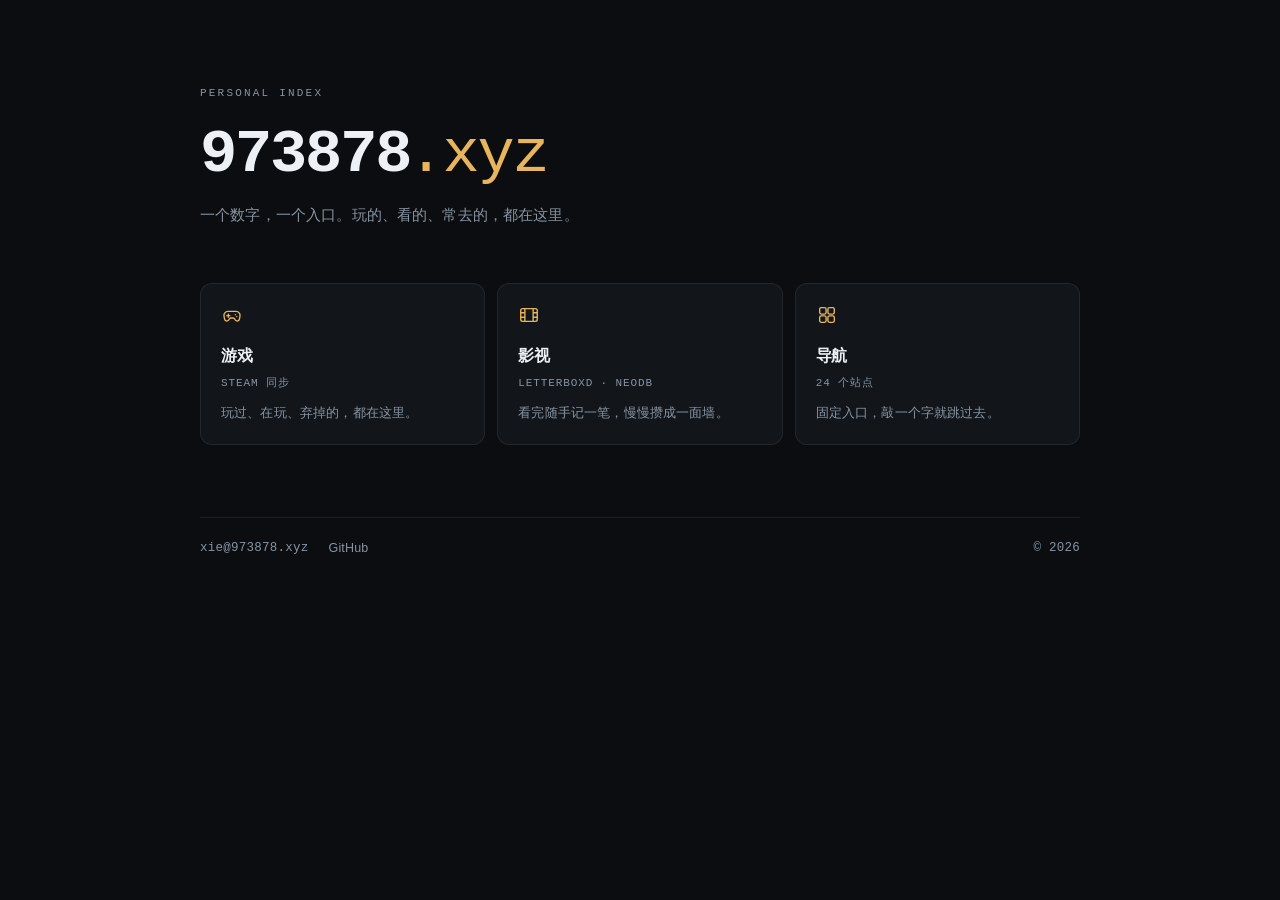
==== commit cc8ea0f4: "导航页改版：4 分组、真实 favicon、最近用过、键盘操作" ====
--- a/index.html
+++ b/index.html
@@ -11,7 +11,7 @@
 <meta property="og:description" content="一个数字，一个入口。" />
 <meta property="og:url" content="https://973878.xyz/" />
 <link rel="icon" href="favicon.svg" type="image/svg+xml" />
-<link rel="stylesheet" href="assets/style.css" />
+<link rel="stylesheet" href="assets/style.css?v=20261117b" />
 </head>
 <body>
 <main class="wrap page">
--- a/assets/style.css
+++ b/assets/style.css
@@ -231,7 +231,7 @@
 }
 .items{
   display:grid;
-  grid-template-columns:repeat(auto-fill,minmax(232px,1fr));
+  grid-template-columns:repeat(auto-fill,minmax(200px,1fr));
   gap:6px;
   margin-top:12px;
 }
@@ -265,6 +265,44 @@
   color:var(--dim);
   transition:color .16s var(--ease),border-color .16s var(--ease);
 }
+/* 站点图标：真实 favicon，加载失败退回首字母 */
+.fav{
+  width:27px;height:27px;
+  flex:0 0 auto;
+  display:grid;
+  place-items:center;
+  border:1px solid var(--line);
+  border-radius:7px;
+  overflow:hidden;
+  background:rgba(255,255,255,.02);
+  font-family:var(--mono);
+  font-size:11px;
+  color:var(--dim);
+  transition:color .16s var(--ease),border-color .16s var(--ease);
+}
+.fav img{
+  width:16px;height:16px;
+  object-fit:contain;
+  display:block;
+  opacity:.92;
+}
+.item:hover .fav{color:var(--accent);border-color:rgba(232,180,92,.32)}
+
+/* 需要代理的小圆点 */
+.item .slow{
+  width:5px;height:5px;
+  flex:0 0 auto;
+  margin-left:auto;
+  border-radius:50%;
+  border:1px solid #5F6B77;
+  opacity:.75;
+}
+
+/* 键盘选中 */
+.item.is-focus{
+  background:var(--card-hi);
+  border-color:var(--line-hi);
+}
 .item .txt{min-width:0}
 .item strong{
   display:block;
@@ -362,27 +400,34 @@
   position:absolute;inset:0;
   display:grid;place-items:center;
   font-family:var(--mono);
-  font-size:11px;
-  color:#4E5A66;
+  font-size:19px;
+  color:#39424D;
   padding:8px;
   text-align:center;
 }
 .tile h3{
-  font-size:12.5px;
+  font-size:13px;
   font-weight:500;
   line-height:1.45;
-  margin:9px 0 0;
-  min-height:2.9em;
-  display:-webkit-box;
-  -webkit-line-clamp:2;
-  -webkit-box-orient:vertical;
-  overflow:hidden;
+  margin:10px 0 0;
+  white-space:nowrap;
+  overflow:hidden;
+  text-overflow:ellipsis;
+}
+.tile .en{
+  font-size:10.5px;
+  color:#5F6B77;
+  margin-top:2px;
+  font-family:var(--mono);
+  white-space:nowrap;
+  overflow:hidden;
+  text-overflow:ellipsis;
 }
 .tile .sub{
   font-family:var(--mono);
   font-size:11px;
   color:var(--dim);
-  margin-top:3px;
+  margin-top:5px;
   font-variant-numeric:tabular-nums;
 }
 
@@ -391,19 +436,41 @@
 .stats + .log{border-top:0;margin-top:10px}
 .log-row{
   display:grid;
-  grid-template-columns:1fr auto;
-  gap:4px 20px;
-  align-items:baseline;
+  grid-template-columns:52px 1fr auto;
+  gap:3px 14px;
+  align-items:start;
   padding:13px 2px;
   border-bottom:1px solid var(--line);
   transition:background .16s var(--ease);
 }
 .log-row:hover{background:rgba(255,255,255,.018)}
+.log-row .poster{
+  grid-row:1 / span 2;
+  width:52px;
+  aspect-ratio:2/3;
+  border-radius:6px;
+  overflow:hidden;
+  background:var(--card);
+  border:1px solid var(--line);
+  display:grid;
+  place-items:center;
+  font-family:var(--mono);
+  font-size:13px;
+  color:#4E5A66;
+}
+.log-row .poster img{
+  width:100%;height:100%;
+  object-fit:cover;
+  display:block;
+}
 .log-row .t{
+  grid-column:2;
   font-size:14.5px;
   font-weight:500;
   line-height:1.45;
-}
+  min-width:0;
+}
+.log-row .t a{display:inline}
 .log-row .y{
   font-family:var(--mono);
   font-size:11.5px;
@@ -411,7 +478,18 @@
   margin-left:8px;
   font-variant-numeric:tabular-nums;
 }
+.log-row .en{
+  display:block;
+  font-size:11px;
+  color:#5F6B77;
+  font-family:var(--mono);
+  margin-top:2px;
+  white-space:nowrap;
+  overflow:hidden;
+  text-overflow:ellipsis;
+}
 .log-row .r{
+  grid-column:3;
   font-family:var(--mono);
   font-size:13.5px;
   font-weight:500;
@@ -421,7 +499,7 @@
   letter-spacing:-.01em;
 }
 .log-row .d{
-  grid-column:1/-1;
+  grid-column:2 / -1;
   font-size:12.5px;
   color:var(--dim);
   line-height:1.6;
@@ -445,6 +523,37 @@
   padding:1px 5px;
 }
 
+/* ---------- 记录页：工具条 ---------- */
+.toolbar{display:flex;align-items:center;gap:8px;margin-top:22px}
+.chip{
+  font-family:var(--sans);
+  font-size:12.5px;
+  color:var(--dim);
+  background:transparent;
+  border:1px solid var(--line);
+  border-radius:999px;
+  padding:5px 13px;
+  cursor:pointer;
+  transition:color .16s var(--ease),border-color .16s var(--ease),background .16s var(--ease);
+}
+.chip:hover{color:var(--fg);border-color:var(--line-hi)}
+.chip.is-on{color:var(--bg);background:var(--fg);border-color:var(--fg)}
+.chip-note{margin-left:auto;font-size:11.5px;color:#5F6B77;letter-spacing:.02em}
+
+.more{margin-top:36px;text-align:center}
+.btn{
+  font-family:var(--sans);
+  font-size:13px;
+  color:var(--dim);
+  background:var(--card);
+  border:1px solid var(--line);
+  border-radius:999px;
+  padding:9px 24px;
+  cursor:pointer;
+  transition:color .16s var(--ease),border-color .16s var(--ease),background .16s var(--ease);
+}
+.btn:hover{color:var(--fg);background:var(--card-hi);border-color:var(--line-hi)}
+
 /* ---------- 辅助 ---------- */
 .sr-only{
   position:absolute;width:1px;height:1px;
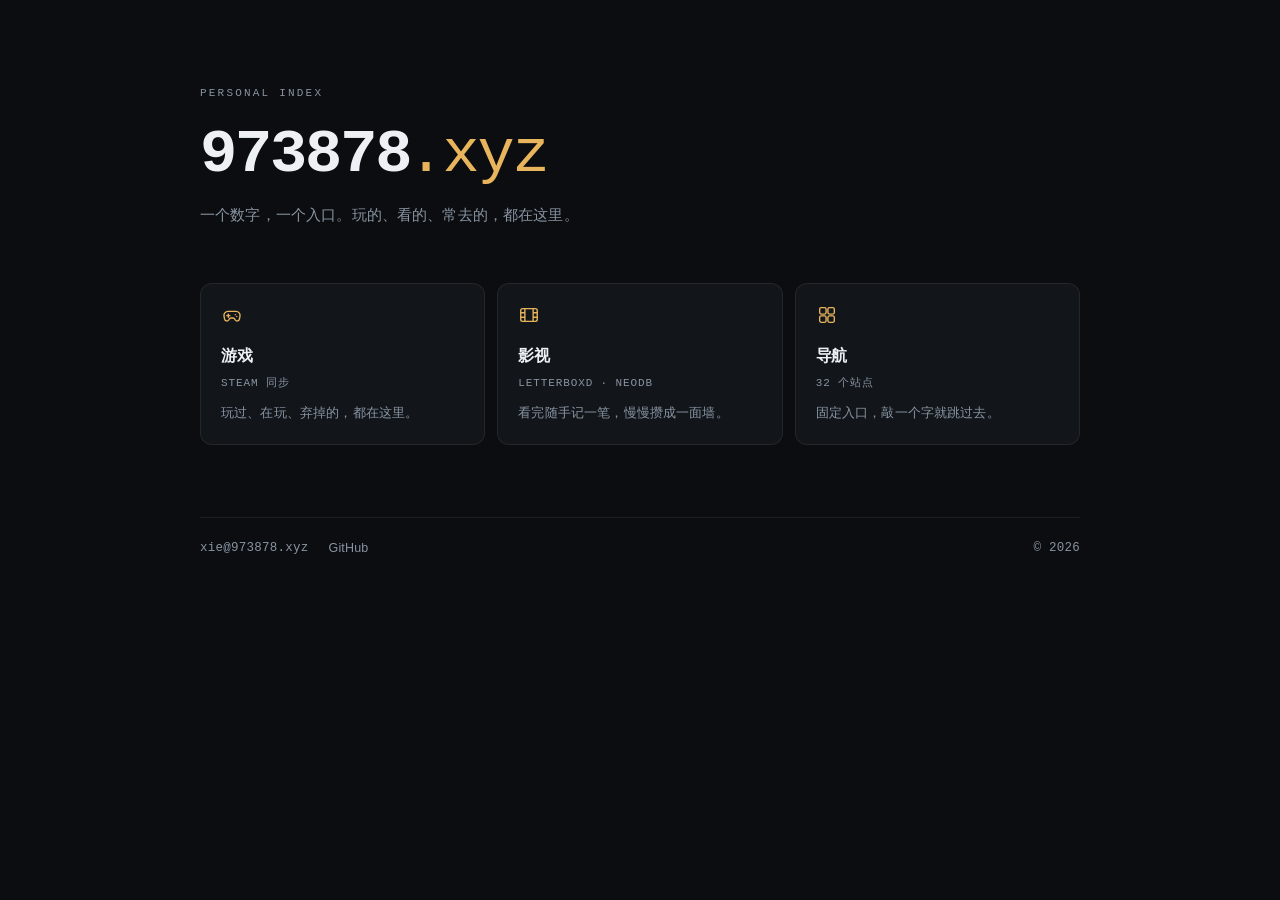
==== commit a2b8479a: "导航页按实际使用重排：6 组 32 条，slow 改名 proxy" ====
--- a/index.html
+++ b/index.html
@@ -11,7 +11,7 @@
 <meta property="og:description" content="一个数字，一个入口。" />
 <meta property="og:url" content="https://973878.xyz/" />
 <link rel="icon" href="favicon.svg" type="image/svg+xml" />
-<link rel="stylesheet" href="assets/style.css?v=20261117b" />
+<link rel="stylesheet" href="assets/style.css?v=20261117c" />
 </head>
 <body>
 <main class="wrap page">
--- a/assets/style.css
+++ b/assets/style.css
@@ -289,7 +289,7 @@
 .item:hover .fav{color:var(--accent);border-color:rgba(232,180,92,.32)}
 
 /* 需要代理的小圆点 */
-.item .slow{
+.item .proxy{
   width:5px;height:5px;
   flex:0 0 auto;
   margin-left:auto;
